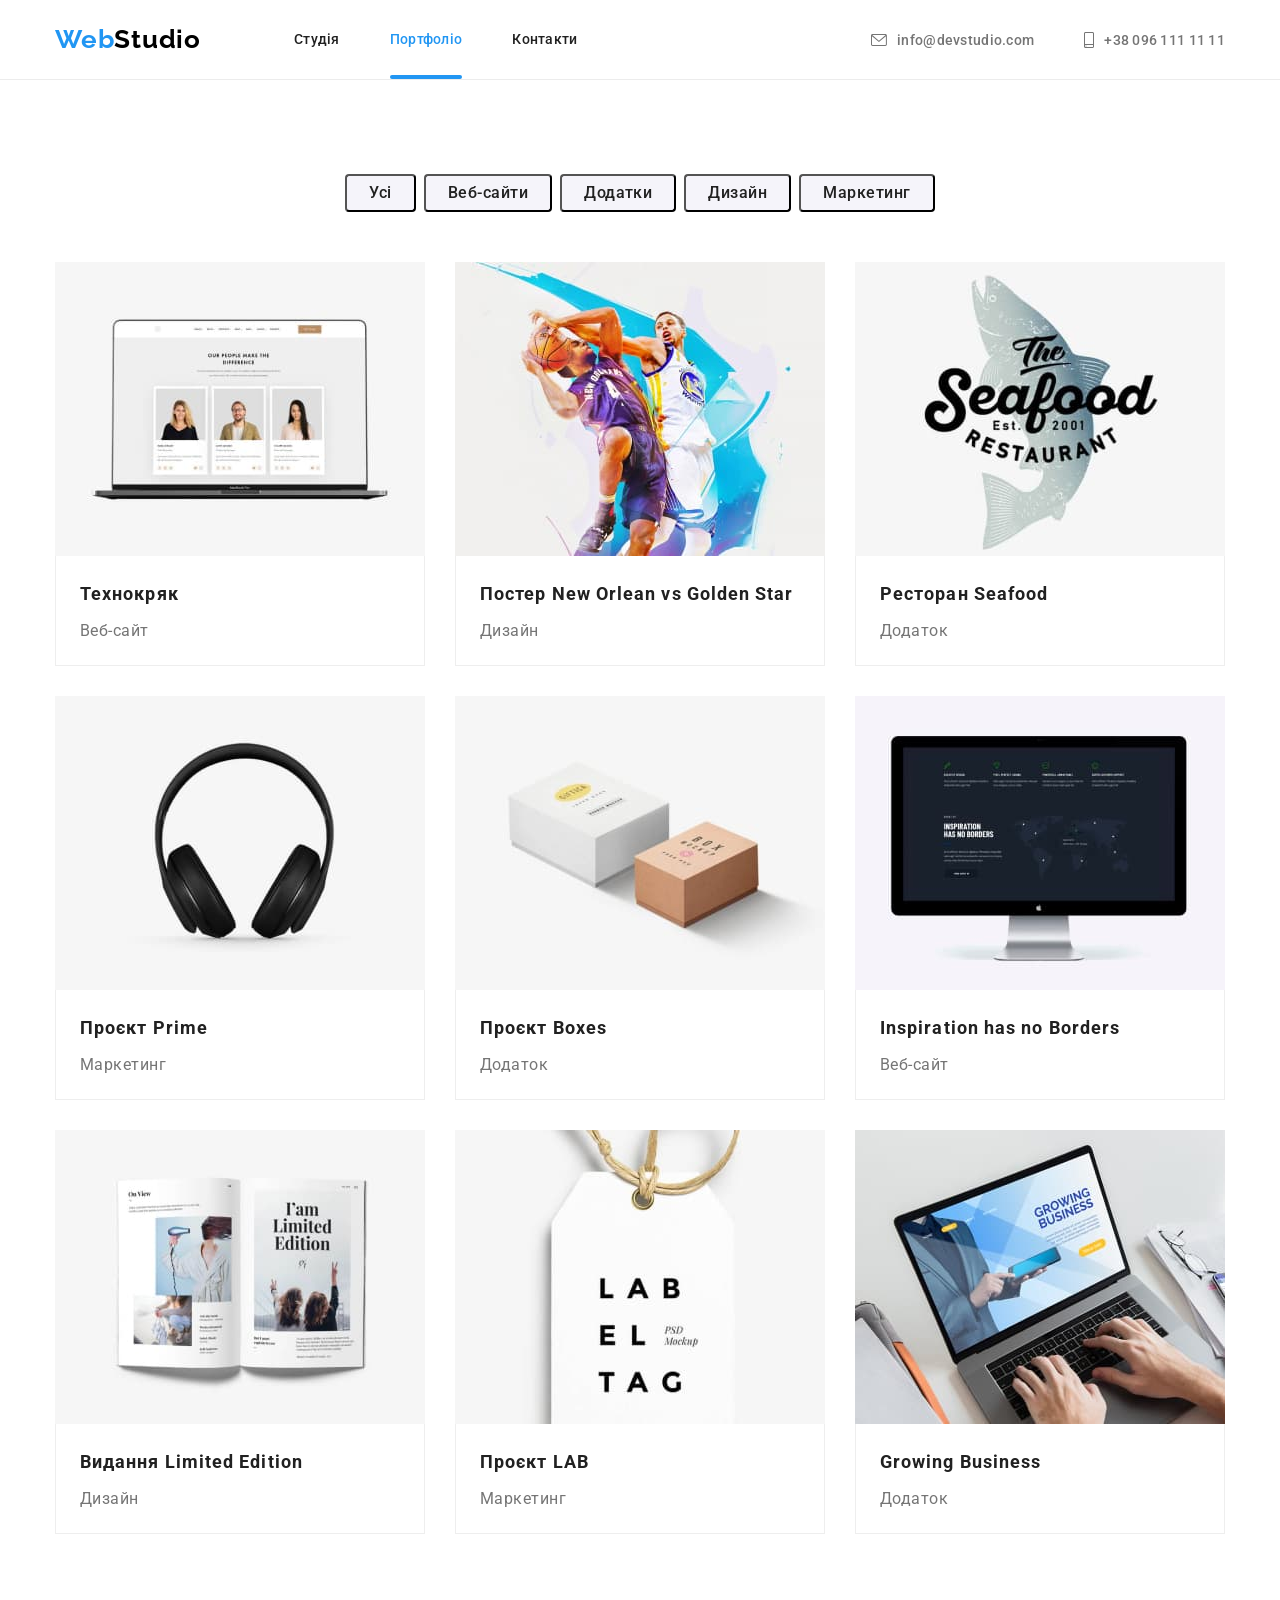
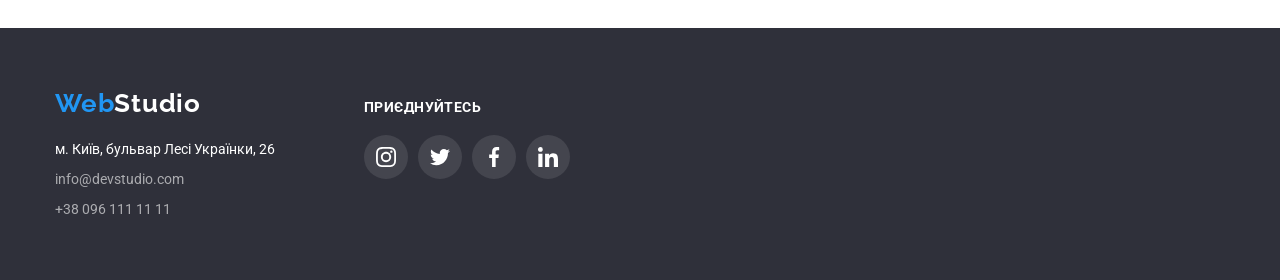
==== portfolio.html @ b826a3af "Initial commit" ====
<!DOCTYPE html>
<html lang="uk">
  <head>
    <meta charset="UTF-8" />
    <meta http-equiv="X-UA-Compatible" content="IE=edge" />
    <meta name="viewport" content="width=device-width, initial-scale=1.0" />
    <title>Портфоліо</title>
    <!-- Стилі -->
    <link
      href="https://fonts.googleapis.com/css2?family=Raleway:wght@700&family=Roboto:wght@400;500;700;900&display=swap"
      rel="stylesheet"
    />
    <!-- Нормалізатор -->
    <link
      rel="stylesheet"
      href="https://cdnjs.cloudflare.com/ajax/libs/modern-normalize/1.1.0/modern-normalize.min.css"
      integrity="sha512-wpPYUAdjBVSE4KJnH1VR1HeZfpl1ub8YT/NKx4PuQ5NmX2tKuGu6U/JRp5y+Y8XG2tV+wKQpNHVUX03MfMFn9Q=="
      crossorigin="anonymous"
      referrerpolicy="no-referrer"
    />
    <!-- Стилі -->
    <link rel="stylesheet" href="./css/styles.css" />
  </head>
  <body>
    <!-- HEADER -->
    <header class="header">
      <div class="header-container container">
        <!-- prettier-ignore -->
        <a href="" lang="en" class="logo">Web<span class="logo-header">Studio</span></a>
        <nav class="header-nav">
          <ul class="list site-nav">
            <li><a href="./index.html" class="header-link link">Студія</a></li>
            <li><a href="" class="header-link link current">Портфоліо</a></li>
            <li><a href="" class="header-link link">Контакти</a></li>
          </ul>
        </nav>
        <div class="header-group">
          <a href="mailto:info@devstudio.com" class="link-contacts">
            <svg class="icon-contacts" width="16px" height="12px">
              <use href="./images/icons.svg#icon-envelope"></use>
            </svg>
            info@devstudio.com</a
          >
          <a href="tel:+380961111111" class="link-contacts">
            <svg class="icon-contacts" width="10px" height="16px">
              <use href="./images/icons.svg#icon-smartphone"></use>
            </svg>
            +38 096 111 11 11</a
          >
        </div>
      </div>
    </header>
    <main>
      <section class="section">
        <div class="container">
          <h1 class="visually-hidden">Портфоліо</h1>
          <!-- Фільтр -->
          <ul class="filter list">
            <li><button class="filter-button" type="button">Усі</button></li>
            <li><button class="filter-button" type="button">Веб-сайти</button></li>
            <li><button class="filter-button" type="button">Додатки</button></li>
            <li><button class="filter-button" type="button">Дизайн</button></li>
            <li><button class="filter-button" type="button">Маркетинг</button></li>
          </ul>
          <!-- Проекти -->
          <ul class="project-list list">
            <li class="card-project">
              <div>
                <div class="project-thumb">
                  <img src="./images/techno.jpg" alt="вебсайт технокряк" width="370" height="294" />
                  <div class="project-overlay">
                    <p class="text-project-overlay">
                      Ресурс пропонує комплексні пропозиції з різним рівнем функціоналу та сервісів.
                      Все це дозволить відвідувачу отримати вичерпні відомості про компанію чи
                      приватну особу.
                    </p>
                  </div>
                </div>
                <div class="name-project">
                  <h2 class="title-portfolio">Технокряк</h2>
                  <p class="text-project">Веб-сайт</p>
                </div>
              </div>
            </li>
            <li class="card-project">
              <div>
                <div class="project-thumb">
                  <img
                    src="./images/basket.jpg"
                    alt="постер баскетбольного матчу"
                    width="370"
                    height="294"
                  />
                  <div class="project-overlay">
                    <p class="text-project-overlay">
                      Ресурс пропонує комплексні пропозиції з різним рівнем функціоналу та сервісів.
                      Все це дозволить відвідувачу отримати вичерпні відомості про компанію чи
                      приватну особу.
                    </p>
                  </div>
                </div>
                <div class="name-project">
                  <h2 class="title-portfolio">
                    Постер
                    <span lang="en">New Orlean vs Golden Star</span>
                  </h2>
                  <p class="text-project">Дизайн</p>
                </div>
              </div>
            </li>
            <li class="card-project">
              <div>
                <div class="project-thumb">
                  <img
                    src="./images/seafood.jpg"
                    alt="додаток ресторан сайфуд"
                    width="370"
                    height="294"
                  />
                  <div class="project-overlay">
                    <p class="text-project-overlay">
                      Ресурс пропонує комплексні пропозиції з різним рівнем функціоналу та сервісів.
                      Все це дозволить відвідувачу отримати вичерпні відомості про компанію чи
                      приватну особу.
                    </p>
                  </div>
                </div>
                <div class="name-project">
                  <h2 class="title-portfolio">
                    Ресторан
                    <span lang="en">Seafood</span>
                  </h2>
                  <p class="text-project">Додаток</p>
                </div>
              </div>
            </li>
            <li class="card-project">
              <div>
                <div class="projeck-thumb">
                  <div class="project-thumb">
                    <img
                      src="./images/prime.jpg"
                      alt="маркетинговий проєкт прайм"
                      width="370"
                      height="294"
                    />
                    <div class="project-overlay">
                      <p class="text-project-overlay">
                        Ресурс пропонує комплексні пропозиції з різним рівнем функціоналу та
                        сервісів. Все це дозволить відвідувачу отримати вичерпні відомості про
                        компанію чи приватну особу.
                      </p>
                    </div>
                  </div>
                </div>
                <div class="name-project">
                  <h2 class="title-portfolio">
                    Проєкт
                    <span lang="en">Prime</span>
                  </h2>
                  <p class="text-project">Маркетинг</p>
                </div>
              </div>
            </li>
            <li class="card-project">
              <div>
                <div class="project-thumb">
                  <img
                    src="./images/boxes.jpg"
                    alt="додаток проєкт боксес"
                    width="370"
                    height="294"
                  />
                  <div class="project-overlay">
                    <p class="text-project-overlay">
                      Ресурс пропонує комплексні пропозиції з різним рівнем функціоналу та сервісів.
                      Все це дозволить відвідувачу отримати вичерпні відомості про компанію чи
                      приватну особу.
                    </p>
                  </div>
                </div>
                <div class="name-project">
                  <h2 class="title-portfolio">
                    Проєкт
                    <span lang="en">Boxes</span>
                  </h2>
                  <p class="text-project">Додаток</p>
                </div>
              </div>
            </li>
            <li class="card-project">
              <div>
                <div class="project-thumb">
                  <img
                    src="./images/borders.jpg"
                    alt="вебсайт натхнення немає кордонів"
                    width="370"
                    height="294"
                  />
                  <div class="project-overlay">
                    <p class="text-project-overlay">
                      Ресурс пропонує комплексні пропозиції з різним рівнем функціоналу та сервісів.
                      Все це дозволить відвідувачу отримати вичерпні відомості про компанію чи
                      приватну особу.
                    </p>
                  </div>
                </div>
                <div class="name-project">
                  <h2 class="title-portfolio" lang="en">Inspiration has no Borders</h2>
                  <p class="text-project">Веб-сайт</p>
                </div>
              </div>
            </li>
            <li class="card-project">
              <div>
                <div class="project-thumb">
                  <img
                    src="./images/limited-edition.jpg"
                    alt="дизайн видання обмежена серія"
                    width="370"
                    height="294"
                  />
                  <div class="project-overlay">
                    <p class="text-project-overlay">
                      Ресурс пропонує комплексні пропозиції з різним рівнем функціоналу та сервісів.
                      Все це дозволить відвідувачу отримати вичерпні відомості про компанію чи
                      приватну особу.
                    </p>
                  </div>
                </div>
                <div class="name-project">
                  <h2 class="title-portfolio">
                    Видання
                    <span lang="en">Limited Edition</span>
                  </h2>
                  <p class="text-project">Дизайн</p>
                </div>
              </div>
            </li>
            <li class="card-project">
              <div>
                <div class="project-thumb">
                  <img
                    src="./images/lab.jpg"
                    alt="маркетинговий проєкт лаб"
                    width="370"
                    height="294"
                  />
                  <div class="project-overlay">
                    <p class="text-project-overlay">
                      Ресурс пропонує комплексні пропозиції з різним рівнем функціоналу та сервісів.
                      Все це дозволить відвідувачу отримати вичерпні відомості про компанію чи
                      приватну особу.
                    </p>
                  </div>
                </div>
                <div class="name-project">
                  <h2 class="title-portfolio">
                    Проєкт
                    <span lang="en">LAB</span>
                  </h2>
                  <p class="text-project">Маркетинг</p>
                </div>
              </div>
            </li>
            <li class="card-project">
              <div>
                <div class="project-thumb">
                  <img
                    src="./images/busines.jpg"
                    alt="додаток зростаючий бізнес"
                    width="370"
                    height="294"
                  />
                  <div class="project-overlay">
                    <p class="text-project-overlay">
                      Ресурс пропонує комплексні пропозиції з різним рівнем функціоналу та сервісів.
                      Все це дозволить відвідувачу отримати вичерпні відомості про компанію чи
                      приватну особу.
                    </p>
                  </div>
                </div>
                <div class="name-project">
                  <h2 class="title-portfolio" lang="en">Growing Business</h2>
                  <p class="text-project">Додаток</p>
                </div>
              </div>
            </li>
          </ul>
        </div>
      </section>
    </main>
    <footer class="footer">
      <div class="container footer-container">
        <div class="footer-addresse">
          <!-- prettier-ignore -->
          <a href="" lang="en" class="logo">Web<span class="logo-footer">Studio</span></a>
          <address>
            <ul class="list">
              <li class="addresse">
                <a
                  href="https://goo.gl/maps/GXKJQdvFJzr9G8gM8"
                  target="_blank"
                  rel="noopener noreferrer nofollow"
                  class="link-addresse-footer"
                >
                  м. Київ, бульвар Лесі Українки, 26
                </a>
              </li>
              <li class="addresse">
                <a href="mailto:info@devstudio.com" class="link-contacts-footer"
                  >info@devstudio.com</a
                >
              </li>
              <li class="addresse">
                <a href="tel:+380961111111" class="link-contacts-footer">+38 096 111 11 11</a>
              </li>
            </ul>
          </address>
        </div>
        <div class="footer-socials">
          <h3 class="subtitle subtitle-footer">приєднуйтесь</h3>
          <ul class="socials list">
            <li class="social-item">
              <a
                class="social-link social-link-footer link"
                href="https://instagram.com"
                target="_blank"
                rel="noopener noreferrer nofollow"
                aria-label="Іконка інстаграм"
              >
                <svg class="social-icon" width="20" height="20">
                  <use href="./images/icons.svg#icon-instagram"></use>
                </svg>
              </a>
            </li>
            <li class="social-item">
              <a
                class="social-link social-link-footer link"
                href="https://twitter.com"
                target="_blank"
                rel="noopener noreferrer nofollow"
                aria-label="Іконка твітер"
              >
                <svg class="social-icon" width="20" height="20">
                  <use href="./images/icons.svg#icon-twitter"></use>
                </svg>
              </a>
            </li>
            <li class="social-item">
              <a
                class="social-link social-link-footer link"
                href="https://facebook.com"
                target="_blank"
                rel="noopener noreferrer nofollow"
                aria-label="Іконка фейсбук"
              >
                <svg class="social-icon" width="20" height="20">
                  <use href="./images/icons.svg#icon-facebook"></use>
                </svg>
              </a>
            </li>
            <li class="social-item">
              <a
                class="social-link social-link-footer link"
                href="https://linkedin.com"
                target="_blank"
                rel="noopener noreferrer nofollow"
                aria-label="Іконка лінкедін"
              >
                <svg class="social-icon" width="20" height="20">
                  <use href="./images/icons.svg#icon-linkedin"></use>
                </svg>
              </a>
            </li>
          </ul>
        </div>
      </div>
    </footer>
  </body>
</html>
---- css/styles.css ----
/* основний колір тексту #757575 */
/* колір заголовків h3 #212121 */
/* основний колір фону #FFFFFF */
/* додатковий колір фону #F5F4FA */
/* колір геро и футера #2F303A */
/* колір контактів футера rgba(255, 255, 255, 0.6); */
/* колір логотип, кнопка, підсвітка #2196F3*/
/* колір кнопка герой-активна #188CE8 */
/* колір фону героя #c4c4c4 */
/* колір градієнта #2f303a66 */
/* колір іконок клієнтів #AFB1B8 */

/* призначення змінних */
:root {
  /* кольори */
  --primary-text-color: #757575;
  --title-text-color: #212121;
  --basic-white-color: #ffffff;
  --logo-web: #2196f3;
  --logo-header: #000000;
  --hero-footer-bgc: #2f303a;
  --contacts-footer-colors: #ffffff99;
  --secondary-bgc: #f5f4fa;
  --button-activ-color: #188ce8;
  --hero-bgc: #c4c4c4;
  --hero-gradient: #2f303a66;
  --client-link-color: #afb1b8;
  /* відступ у сітках */
  --indent: 30px;
  /* властивості переходів */
  --anim-time: 250ms;
  --anim-ft: cubic-bezier(0.4, 0, 0.2, 1);
}

/* body */
body {
  font-family: Roboto, sans-serif;
  font-size: 14px;

  color: var(--primary-text-color);
  background-color: var(--basic-white-color);
}

.background {
  background-color: var(--secondary-bgc);
}

h1,
h2,
h3,
h4,
h5,
h6,
p {
  margin: 0;
}
.list {
  margin: 0;
  padding: 0;

  list-style: none;
}

.container {
  width: 1200px;
  padding-left: 15px;
  padding-right: 15px;
  margin-left: auto;
  margin-right: auto;

  /* outline: 2px solid red; */
}

img {
  display: block;
  max-width: 100%;
  height: auto;
}

.visually-hidden {
  position: absolute;
  white-space: nowrap;
  width: 1px;
  height: 1px;
  overflow: hidden;
  border: 0;
  padding: 0;
  clip: rect(0 0 0 0);
  clip-path: inset(50%);
  margin: -1px;
}

/* Header */

.header {
  border-bottom: 1px solid #ececec;
}
/* логотип*/
.logo {
  margin-right: 93px;

  font-weight: 700;
  font-size: 26px;
  line-height: calc(31 / 26);
  letter-spacing: 0.03em;
  text-decoration: none;

  color: var(--logo-web);
  font-family: 'Raleway';
}
.logo-header {
  color: var(--logo-header);
}

/* кнопки навігації */
.site-nav .link {
  position: relative;

  font-weight: 500;
  font-size: 14px;
  line-height: calc(16 / 14);
  letter-spacing: 0.02em;
  text-decoration: none;

  color: var(--title-text-color);

  transition-property: color;
  transition-duration: var(--anim-time);
  transition-timing-function: var(--anim-ft);
}

.site-nav .link:hover,
.site-nav .link:focus {
  color: var(--logo-web);
}

.link.current {
  color: var(--logo-web);
}

.link.current::after {
  position: absolute;
  bottom: -1px;
  left: 0;

  content: '';
  width: 100%;
  height: 4px;

  border-radius: 2px;
  background-color: var(--logo-web);
}

.header-nav {
  margin-right: auto;
}

/* ссилки на пошту і телефон */
.link-contacts {
  display: flex;
  align-items: center;
  gap: 10px;

  font-weight: 500;
  font-size: 14px;
  line-height: calc(16 / 14);
  letter-spacing: 0.02em;
  text-decoration: none;
  color: var(--primary-text-color);

  transition-property: color;
  transition-duration: var(--anim-time);
  transition-timing-function: var(--anim-ft);
}

.icon-contacts {
  fill: currentColor;
}

.link-contacts:hover,
.link-contacts:focus {
  color: var(--logo-web);
}

/* Флекс хедера */
.header-container {
  display: flex;
  align-items: center;
}

.site-nav {
  display: flex;
  align-items: center;
  gap: 50px;
}

.header-group {
  display: flex;
  align-items: center;
  gap: 50px;
}

.header-link,
.link-contacts {
  padding-top: 32px;
  padding-bottom: 31px;
}

/* HERO */

.hero-section {
  max-width: 1600px;
  height: 600px;
  padding: 200px 0;
  margin: 0 auto;

  text-align: center;

  background-color: var(--hero-bgc);
  background-image: linear-gradient(var(--hero-gradient), var(--hero-gradient)),
    url(../images/img-bgi.jpg);
  background-repeat: no-repeat;
  background-size: cover;
  background-position: center;
}
.hero-title {
  width: 696px;
  margin: 0 auto 30px;

  font-weight: 900;
  font-size: 44px;
  line-height: calc(60 / 44);
  letter-spacing: 0.06em;
  text-transform: uppercase;

  color: var(--basic-white-color);
}

.hero-button {
  width: 216px;
  height: 50px;
  padding: 10px 26px;

  font-weight: 700;
  font-size: 16px;
  line-height: calc(30 / 16);
  letter-spacing: 0.06em;
  color: var(--basic-white-color);

  background-color: var(--logo-web);
  box-shadow: 0px 4px 4px #00000026;
  border-radius: 4px;
  cursor: pointer;

  transition-property: background-color;
  transition-duration: var(--anim-time);
  transition-timing-function: var(--anim-ft);
}

.hero-button:hover,
.hero-button:focus {
  background-color: var(--button-activ-color);
}

/* Main */

.section {
  padding-top: 94px;
  padding-bottom: 94px;

  /* background-color: aquamarine; */
}
.not-padding {
  padding-top: 0;
}
.section-title {
  margin-bottom: 50px;

  font-weight: 700;
  font-size: 36px;
  line-height: calc(42 / 36);
  text-align: center;
  letter-spacing: 0.03em;

  color: var(--title-text-color);
}

/* Особливості роботи */

.subtitle {
  margin-bottom: 10px;

  font-weight: 700;
  font-size: 14px;
  line-height: calc(16 / 14);
  letter-spacing: 0.03em;
  text-transform: uppercase;

  color: var(--title-text-color);
}

.feature-item {
  display: flex;
  width: 270px;
  height: 120px;
  justify-content: center;
  align-items: center;
  margin-bottom: 30px;

  background-color: var(--secondary-bgc);

  border-radius: 4px;
}

.feature-text {
  width: 270px;

  line-height: calc(24 / 14);
}
.feature-list {
  display: flex;
}

.feature-list > li:not(:last-child) {
  margin-right: 30px;
}

/* Зміст роботи */

.img-box {
  display: flex;
  flex-wrap: wrap;
  gap: var(--indent);
  --items: 3;
}

.img-item {
  position: relative;

  flex-basis: calc((100%- (var(--items)-1) * var(--indent))) / var(--items);
}

.box-overlay {
  position: absolute;
  bottom: 0;

  display: flex;
  justify-content: center;
  align-items: center;
  width: 100%;
  height: 70px;

  background: #2f303acc;
}

.box-text {
  font-weight: 700;
  font-size: 14px;
  line-height: calc(16 / 14);
  letter-spacing: 0.03em;
  text-transform: uppercase;
  color: var(--basic-white-color);
}

/* Команда */

.team-title {
  margin-bottom: 10px;

  font-weight: 500;
  font-size: 16px;
  line-height: calc(19 / 16);
  letter-spacing: 0.03em;

  color: var(--title-text-color);
}

.team-text {
  margin-bottom: 16px;

  font-weight: 400;
  font-size: 16px;
  line-height: calc(19 / 16);
  text-align: center;
  letter-spacing: 0.03em;
}

.under-foto {
  padding: 30px 0;

  text-align: center;
  width: 270px;

  background-color: var(--basic-white-color);
}

.team-list {
  display: flex;
  flex-wrap: wrap;
  gap: var(--indent);
  --items: 4;
}

.team-card {
  flex-basis: calc((100%- (var(--items)-1) * var(--indent))) / var(--items);

  border-radius: 0px 0px 4px 4px;
  box-shadow: 0px 1px 3px rgba(0, 0, 0, 0.12), 0px 1px 1px rgba(0, 0, 0, 0.14),
    0px 2px 1px rgba(0, 0, 0, 0.2);
}

.socials {
  display: flex;
  justify-content: center;
  align-items: center;
  gap: 10px;
}

.social-item {
  width: 44px;
  height: 44px;
}

.social-link {
  display: flex;
  justify-content: center;
  align-items: center;
  width: 100%;
  height: 100%;

  color: #afb1b8;

  background-color: var(--basic-white-color);
  border-radius: 50%;

  transition-property: color, background-color;
  transition-duration: var(--anim-time);
  transition-timing-function: var(--anim-ft);
}

.social-icon {
  fill: currentColor;
}

.social-link:hover,
.social-link:focus {
  color: var(--basic-white-color);

  background-color: #2196f3;
}

/* Постійні клієнти */

.clients-list {
  display: flex;
  justify-content: center;
  align-items: center;
  gap: 30px;
}
.clients-list > li {
  width: 170px;
  height: 92px;
}

.clients-link {
  display: flex;
  justify-content: center;
  align-items: center;
  width: 100%;
  height: 100%;

  color: var(--client-link-color);

  border: 1px solid var(--client-link-color);
  border-radius: 4px;

  transition-property: color, border;
  transition-duration: var(--anim-time);
  transition-timing-function: var(--anim-ft);
}

.client-icon {
  fill: currentColor;
}

.clients-link:hover,
.clients-link:focus {
  color: var(--logo-web);

  border: 1px solid var(--logo-web);
}

/* FOOTER */

.footer {
  padding: 60px 0;

  line-height: calc(21 / 14);

  background-color: var(--hero-footer-bgc);
}
.logo-footer {
  color: var(--basic-white-color);
}

.link-addresse-footer {
  text-decoration: none;
  font-style: normal;

  color: var(--basic-white-color);

  transition-property: color;
  transition-duration: var(--anim-time);
  transition-timing-function: var(--anim-ft);
}

.link-addresse-footer:hover,
.link-addresse-footer:focus {
  color: var(--logo-web);
}

.link-contacts-footer {
  text-decoration: none;
  font-style: normal;

  color: var(--contacts-footer-colors);

  transition-property: color;
  transition-duration: var(--anim-time);
  transition-timing-function: var(--anim-ft);
}

address {
  margin-top: 20px;
}

.addresse:not(:last-child) {
  margin-bottom: 9px;
}

.link-contacts-footer:hover,
.link-contacts-footer:focus {
  color: var(--logo-web);
}

.subtitle-footer {
  margin-bottom: 20px;

  color: var(--basic-white-color);
}
.footer-container {
  display: flex;
  align-items: baseline;
}

.footer-addresse {
  margin-right: 70px;
}

.social-link-footer {
  background-color: #ffffff1a;
}

.social-link-footer > .social-icon {
  fill: var(--basic-white-color);
}

/* Портфоліо */

.filter-button {
  display: flex;
  justify-content: center;
  align-items: center;
  height: 38px;
  padding: 0 22px;

  font-weight: 500;
  font-size: 16px;
  line-height: calc(26 / 16);
  letter-spacing: 0.03em;
  color: var(--title-text-color);

  background-color: var(--secondary-bgc);
  border-radius: 4px;
  cursor: pointer;

  transition-property: color, background-color, box-shadow;
  transition-duration: var(--anim-time);
  transition-timing-function: var(--anim-ft);
}

.filter {
  display: flex;
  gap: 8px;
  justify-content: center;
  align-items: center;
  margin-bottom: 50px;
}

.filter-button:hover,
.filter-button:focus {
  color: var(--basic-white-color);

  background-color: var(--logo-web);

  box-shadow: 0px 3px 1px #0000001a, 0px 1px 2px #00000014, 0px 2px 2px #0000001f;
}

.title-portfolio {
  margin-bottom: 4px;

  font-weight: 700;
  font-size: 18px;
  line-height: calc(36 / 18);
  letter-spacing: 0.06em;

  color: var(--title-text-color);
}

.name-project {
  width: 370px;
  padding: 20px 24px 19px;

  border-right: 1px solid #eeeeee;
  border-bottom: 1px solid #eeeeee;
  border-left: 1px solid #eeeeee;
}

.text-project {
  font-size: 16px;
  line-height: calc(30 / 16);
  letter-spacing: 0.03em;
}

.project-list {
  display: flex;
  flex-wrap: wrap;
  gap: var(--indent);

  --items: 3;
}

.card-project {
  max-height: 404px;
  flex-basis: calc((100%- (var(--items)-1) * var(--indent))) / var(--items);

  transition-property: box-shadow;
  transition-duration: var(--anim-time);
  transition-timing-function: var(--anim-ft);
}

.card-project:hover,
.card-project:focus {
  box-shadow: 0px 1px 1px #0000001f, 0px 4px 4px #0000000f, 1px 4px 6px #00000029;
}

.project-thumb {
  position: relative;
  overflow: hidden;
}

.project-overlay {
  position: absolute;
  top: 0;
  left: 0;

  display: flex;
  align-items: center;

  padding: 0 24px;
  width: 100%;
  height: 100%;

  background: #2196f3e6;

  transform: translateY(100%);
  transition-property: transform;
  transition-duration: var(--anim-time);
  transition-timing-function: var(--anim-ft);

  user-select: none;
}

.text-project-overlay {
  font-weight: 400;
  font-size: 18px;
  line-height: calc(28 / 18);
  letter-spacing: 0.03em;
  color: var(--basic-white-color);
}

.card-project:hover .project-overlay {
  transform: translateY(0);
}

/* Модальне вікно */

.backdrop {
  position: fixed;
  top: 0;
  left: 0;

  width: 100%;
  height: 100%;

  background-color: #00000033;

  transition-property: opacity, visibility;
  transition-duration: var(--anim-time);
  transition-timing-function: var(--anim-ft);
}

.backdrop.is-hidden {
  opacity: 0;
  visibility: hidden;
  pointer-events: none;
}

.modal {
  position: absolute;
  top: 50%;
  left: 50%;
  transform: translateX(-50%) translateY(-50%);

  width: 528px;
  height: 581px;

  background: var(--basic-white-color);
  box-shadow: 0px 1px 3px rgba(0, 0, 0, 0.12), 0px 1px 1px rgba(0, 0, 0, 0.14),
    0px 2px 1px rgba(0, 0, 0, 0.2);
  border-radius: 4px;

  transition-property: opasity, transform;
  transition-duration: var(--anim-time);
  transition-timing-function: var(--anim-ft);
}

.backdrop.is-hidden .modal {
  opacity: 0;
  transform: translate(-50%, 75%) scale(0.2);
}

.modal-btn {
  position: absolute;
  top: 8px;
  right: 8px;

  padding: 0;
  display: inline-flex;
  justify-content: center;
  align-items: center;

  color: #0000001a;

  border-radius: 50%;
  background: var(--basic-white-color);
  border: 1px solid #0000001a;
  cursor: pointer;
}

.modal-btn {
  fill: currentColor;
}
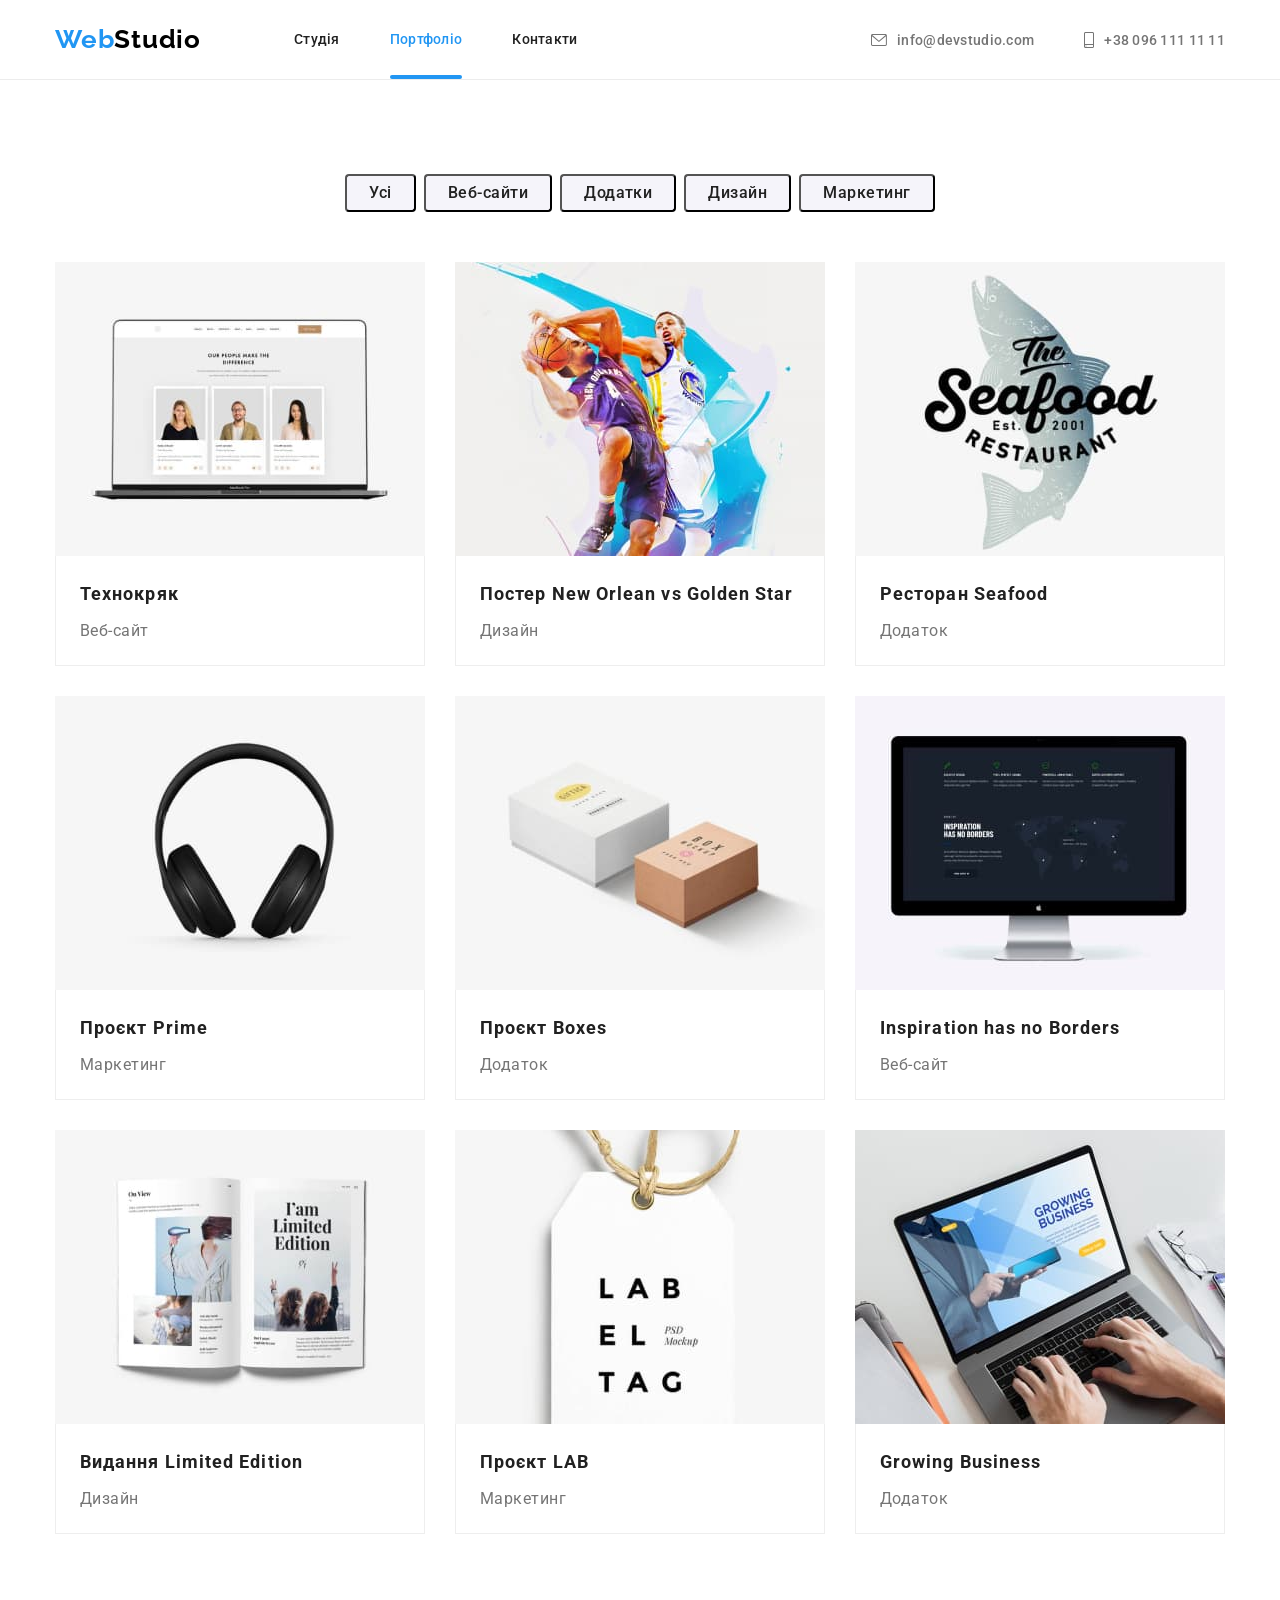
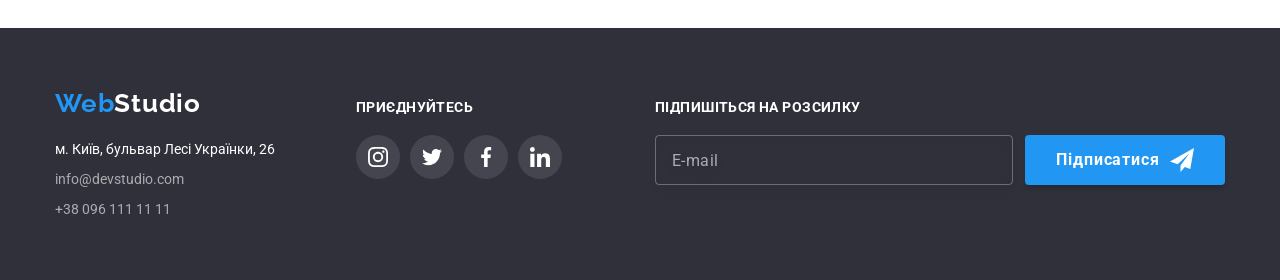
==== commit 5338d7ab: "готова до перевірки" ====
--- a/portfolio.html
+++ b/portfolio.html
@@ -375,6 +375,18 @@
             </li>
           </ul>
         </div>
+        <div class="footer-subscription">
+          <h3 class="subtitle subtitle-footer">Підпишіться на розсилку</h3>
+          <form class="subscription-form">
+            <input class="subscription-field" type="email" name="email" placeholder="E-mail" />
+            <button class="subscription-button button" type="submit">
+              Підписатися
+              <svg width="24" height="24">
+                <use href="./images/icons.svg#icon-send"></use>
+              </svg>
+            </button>
+          </form>
+        </div>
       </div>
     </footer>
   </body>
--- a/css/styles.css
+++ b/css/styles.css
@@ -5,7 +5,7 @@
 /* колір геро и футера #2F303A */
 /* колір контактів футера rgba(255, 255, 255, 0.6); */
 /* колір логотип, кнопка, підсвітка #2196F3*/
-/* колір кнопка герой-активна #188CE8 */
+/* колір кнопка активна #188CE8 */
 /* колір фону героя #c4c4c4 */
 /* колір градієнта #2f303a66 */
 /* колір іконок клієнтів #AFB1B8 */
@@ -236,10 +236,15 @@
   color: var(--basic-white-color);
 }
 
-.hero-button {
+.button {
+  display: flex;
+  justify-content: center;
+  align-items: center;
+  margin: 0 auto;
+
   width: 216px;
   height: 50px;
-  padding: 10px 26px;
+  padding: 0;
 
   font-weight: 700;
   font-size: 16px;
@@ -248,6 +253,7 @@
   color: var(--basic-white-color);
 
   background-color: var(--logo-web);
+  border: none;
   box-shadow: 0px 4px 4px #00000026;
   border-radius: 4px;
   cursor: pointer;
@@ -257,8 +263,8 @@
   transition-timing-function: var(--anim-ft);
 }
 
-.hero-button:hover,
-.hero-button:focus {
+.button:hover,
+.button:focus {
   background-color: var(--button-activ-color);
 }
 
@@ -554,6 +560,7 @@
 }
 
 .footer-addresse {
+  width: 231px;
   margin-right: 70px;
 }
 
@@ -562,6 +569,68 @@
 }
 
 .social-link-footer > .social-icon {
+  fill: var(--basic-white-color);
+}
+
+.footer-socials {
+  margin-right: 93px;
+}
+
+.footer-subscription {
+  flex-grow: 1;
+  width: 100%;
+}
+
+.subscription-form {
+  display: flex;
+  justify-content: flex-end;
+  align-items: center;
+  gap: 12px;
+}
+
+.subscription-field {
+  display: flex;
+  align-items: center;
+  width: 358px;
+  height: 50px;
+  padding: 0 0 0 16px;
+
+  font-weight: 400;
+  font-size: 16px;
+  line-height: calc(20 / 16);
+  letter-spacing: 0.03em;
+  color: #ffffff;
+
+  background-color: transparent;
+  border: 1px solid #ffffff4d;
+  border-radius: 4px;
+  filter: drop-shadow(0px 4px 4px #00000026);
+  outline: 1px solid transparent;
+
+  transition-property: border;
+  transition-duration: var(--anim-time);
+  transition-timing-function: var(--anim-ft);
+}
+
+.subscription-field:focus {
+  border: 1px solid var(--logo-web);
+}
+
+.subscription-field::placeholder {
+  font-weight: 400;
+  font-size: 16px;
+  line-height: calc(20 / 16);
+  letter-spacing: 0.03em;
+  color: #ffffff99;
+}
+
+.subscription-form .subscription-button {
+  gap: 10px;
+  width: 200px;
+  height: 50px;
+}
+
+.subscription-button > svg {
   fill: var(--basic-white-color);
 }
 
@@ -724,6 +793,7 @@
 
   width: 528px;
   height: 581px;
+  padding: 40px;
 
   background: var(--basic-white-color);
   box-shadow: 0px 1px 3px rgba(0, 0, 0, 0.12), 0px 1px 1px rgba(0, 0, 0, 0.14),
@@ -756,8 +826,161 @@
   background: var(--basic-white-color);
   border: 1px solid #0000001a;
   cursor: pointer;
+
+  transition-property: fill;
+  transition-duration: var(--anim-time);
+  transition-timing-function: var(--anim-ft);
 }
 
 .modal-btn {
   fill: currentColor;
 }
+
+.modal-btn:hover {
+  fill: var(--logo-web);
+}
+
+.modal-form-title {
+  display: block;
+  margin-bottom: 12px;
+
+  font-weight: 700;
+  font-size: 20px;
+  line-height: calc(23 / 20);
+  letter-spacing: 0.03em;
+  text-align: center;
+  color: var(--title-text-color);
+}
+
+.modal-form-label {
+  margin-bottom: 4px;
+
+  font-size: 12px;
+  line-height: calc(14 / 12);
+  letter-spacing: 0.01em;
+}
+
+.modal-form-wrapper {
+  position: relative;
+
+  margin-bottom: 10px;
+}
+
+.modal-form-field {
+  width: 100%;
+  height: 40px;
+  padding-left: 42px;
+
+  border: 1px solid #21212133;
+  border-radius: 4px;
+  outline: 1px solid transparent;
+
+  transition-property: border;
+  transition-duration: var(--anim-time);
+  transition-timing-function: var(--anim-ft);
+}
+
+.modal-form-field:focus {
+  border: 1px solid var(--logo-web);
+}
+
+.modal-form-icon {
+  position: absolute;
+  top: 50%;
+  left: 12px;
+  transform: translateY(-50%);
+
+  fill: var(--title-text-color);
+
+  transition-property: fill;
+  transition-duration: var(--anim-time);
+  transition-timing-function: var(--anim-ft);
+}
+
+.modal-form-field:focus + .modal-form-icon {
+  fill: var(--logo-web);
+}
+
+.modal-form-comment {
+  width: 100%;
+  height: 120px;
+  padding: 12px 16px;
+  margin-bottom: 20px;
+
+  font-size: 12px;
+  line-height: calc(14 / 12);
+  letter-spacing: 0.01em;
+  color: #212121;
+
+  border: 1px solid #21212133;
+  border-radius: 4px;
+  outline: 1px solid transparent;
+
+  resize: none;
+
+  transition-property: border;
+  transition-duration: var(--anim-time);
+  transition-timing-function: var(--anim-ft);
+}
+
+.modal-form-comment:focus {
+  border: 1px solid var(--logo-web);
+}
+
+.modal-form-comment::placeholder {
+  font-size: 12px;
+  line-height: calc(14 / 12);
+  letter-spacing: 0.01em;
+  color: #75757580;
+}
+
+.form-agreement {
+  display: flex;
+  justify-content: center;
+  align-items: center;
+  gap: 8px;
+  margin-bottom: 30px;
+}
+
+.form-agreement label {
+  user-select: none;
+}
+
+.modal-form-checkbox {
+  appearance: none;
+
+  width: 16px;
+  height: 15px;
+
+  border: 1px solid var(--primary-text-color);
+  border-radius: 2px;
+
+  background-size: 0;
+  background-image: url("data:image/svg+xml,%3Csvg width='13' height='10' viewBox='0 0 13 10' fill='none' xmlns='http://www.w3.org/2000/svg'%3E%3Cpath d='M1.95703 4.75166L1.88825 4.68604L1.81923 4.75141L0.93123 5.59258L0.854858 5.66492L0.930974 5.73753L4.42671 9.07236L4.49574 9.1382L4.56476 9.07236L12.069 1.91352L12.1449 1.84116L12.069 1.76881L11.1873 0.927644L11.1183 0.861826L11.0493 0.927611L4.49577 7.17353L1.95703 4.75166Z' fill='white' stroke='white' stroke-width='0.2'/%3E%3C/svg%3E");
+  background-position: center;
+  background-repeat: no-repeat;
+
+  transition-property: border, background-color, background-size;
+  transition-duration: var(--anim-time);
+  transition-timing-function: var(--anim-ft);
+}
+
+.modal-form-checkbox:checked {
+  border: transparent;
+  background-color: var(--logo-web);
+  background-size: 11px 8px;
+}
+
+.modal-form-link {
+  line-height: calc(24 / 14);
+  letter-spacing: 0.03em;
+  color: var(--logo-web);
+  text-underline-offset: 4px;
+}
+
+.modal-form .modal-form-button {
+  width: 200px;
+  height: 50px;
+
+  border: none;
+}
